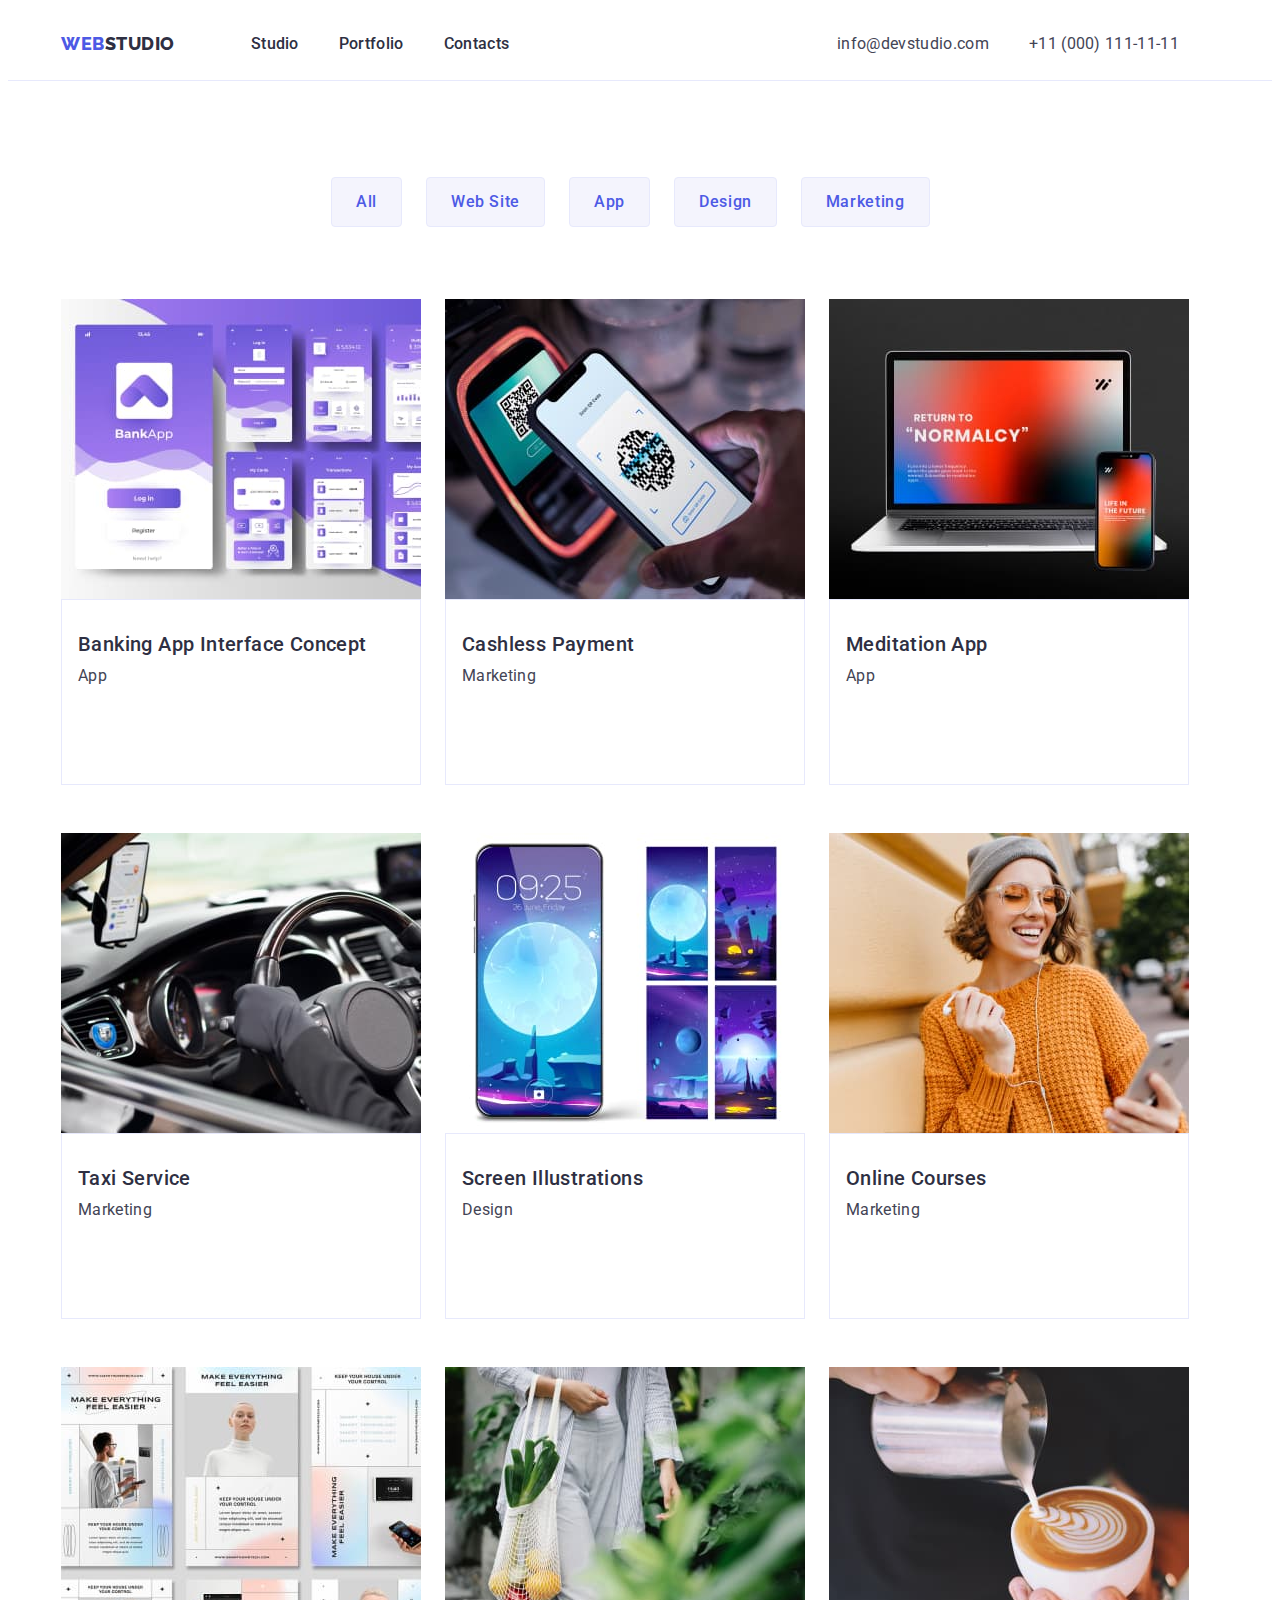
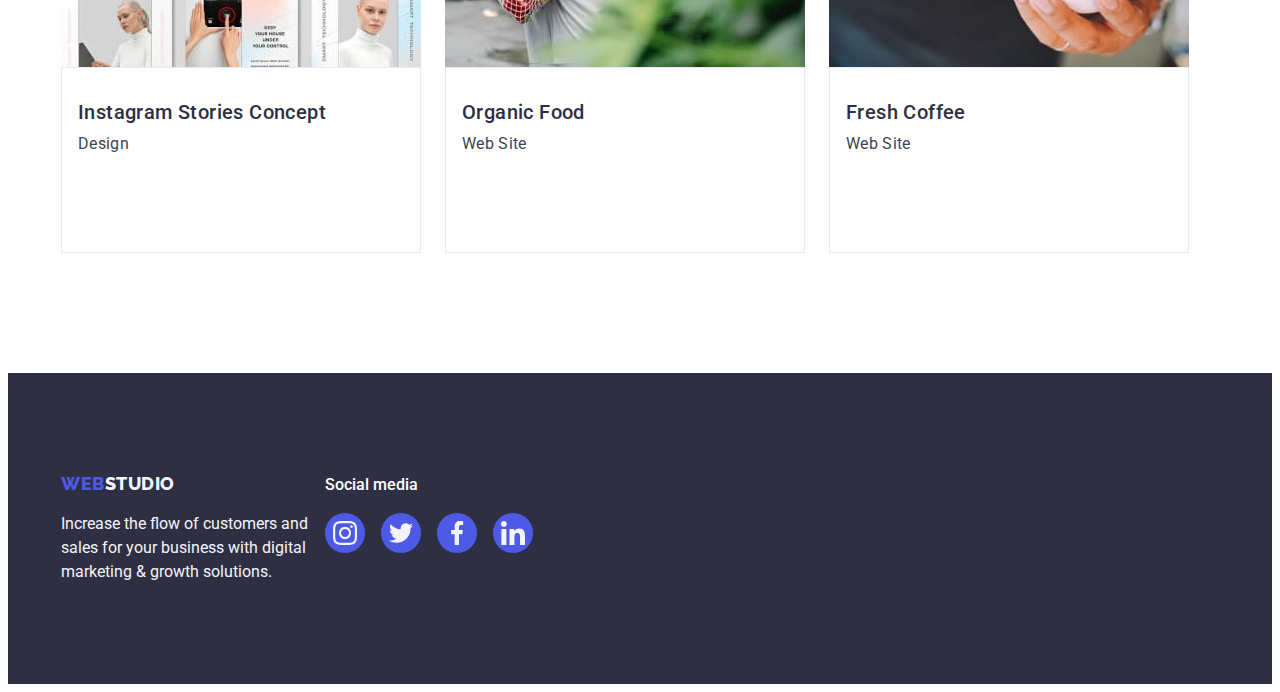
==== portfolio.html @ 3d2a94ce "Initial commit" ====
<!DOCTYPE html>
<html lang="en">
<head>
    <meta charset="UTF-8">
    <meta http-equiv="X-UA-Compatible" content="IE=edge">
    <meta name="viewport" content="width=device-width, initial-scale=1.0">
    <title>Portfolio</title>
    <link rel="preconnect" href="https://fonts.googleapis.com">
    <link rel="preconnect" href="https://fonts.gstatic.com" crossorigin>
    <link href="https://fonts.googleapis.com/css2?family=Raleway:wght@800&family=Roboto:wght@400;500;700&display=swap" rel="stylesheet">
    <link rel="stylesheet" href="https://cdnjs.cloudflare.com/ajax/libs/modern-normalize/1.1.0/modern-normalize.min.css" integrity="sha512-wpPYUAdjBVSE4KJnH1VR1HeZfpl1ub8YT/NKx4PuQ5NmX2tKuGu6U/JRp5y+Y8XG2tV+wKQpNHVUX03MfMFn9Q==" crossorigin="anonymous" referrerpolicy="no-referrer" />
    <link rel="stylesheet" href="./css/styles.css">
</head>
<body>
    <header class="header">
        <div class="container header-container">
            <nav class="navigation">
                <a href="./index.html" class="logo link">Web<span class="transform">Studio</span></a>
                <ul class="list">
                    <li><a href="./index.html" class="header-link link">Studio</a></li>
                    <li><a href="./portfolio.html" class="header-link link">Portfolio</a></li>
                    <li><a href="" class="header-link link">Contacts</a></li>
                </ul>
            </nav>
            <address class="address">
                <ul class="list">
                    <li><a href="mailto:info@devstudio.com" class="link address-link">info@devstudio.com</a></li>
                    <li><a href="tel:+110001111111" class="link address-link">+11 (000) 111-11-11</a></li>
                </ul>
            </address>
        </div>
    </header>
    <main>
        <section class="portfolio">
            <div class="container">
            <h1 hidden>cocojambo</h1>
            <ul class="list portfolio-choose">
                <li class="margin"><button type="button" class="button">All</button></li>
                <li class="margin"><button type="button" class="button">Web Site</button></li>
                <li class="margin"><button type="button" class="button">App</button></li>
                <li class="margin"><button type="button" class="button">Design</button></li>
                <li class="margin"><button type="button" class="button">Marketing</button></li>
            </ul>
            <ul class="list portfolio-list">
                <li>
                    <a href="" class="link">
                        <div class="shadow">
                        <img src="./images/img-8.jpg" alt="Banking App Interface Concept" class="portfolio-img">
                        <div class="border">
                        <h2 class="zagolovok">Banking App Interface Concept</h2>
                        <p class="p-img">App</p>
                        </div>
                        </div>
                    </a>
                </li>
                <li>
                    <a href="" class="link">
                        <div class="shadow">
                        <img src="./images/img-7.jpg" alt="Cashless Payment" class="portfolio-img">
                        <div class="border">
                        <h2 class="zagolovok">Cashless Payment</h2>
                        <p class="p-img">Marketing</p>
                        </div>
                        </div>
                    </a>
                </li>
                <li>
                    <a href="" class="link">
                        <div class="shadow">
                        <img src="./images/img-6.jpg" alt="Meditation App" class="portfolio-img">
                        <div class="border">
                        <h2 class="zagolovok">Meditation App</h2>
                        <p class="p-img">App</p>
                        </div>
                        </div>
                    </a>
                </li>
                <li>
                    <a href="" class="link">
                        <div class="shadow">
                        <img src="./images/img-5.jpg" alt="Taxi Service" class="portfolio-img">
                        <div class="border">
                        <h2 class="zagolovok">Taxi Service</h2>
                        <p class="p-img">Marketing</p>
                        </div>
                        </div>
                    </a>
                </li>
                <li>
                    <a href="" class="link">
                        <div class="shadow">
                        <img src="./images/img-4.jpg" alt="Screen Illustrations" class="portfolio-img">
                        <div class="border">
                        <h2 class="zagolovok">Screen Illustrations</h2>
                        <p class="p-img">Design</p>
                        </div>
                        </div>
                    </a>
                </li>
                <li>
                    <a href="" class="link">
                        <div class="shadow">
                        <img src="./images/img-3.jpg" alt="Online Courses" class="portfolio-img">
                        <div class="border">
                        <h2 class="zagolovok">Online Courses</h2>
                        <p class="p-img">Marketing</p>
                        </div>
                        </div>
                    </a>
                </li>
                <li>
                    <a href="" class="link">
                        <div class="shadow">
                        <img src="./images/img-2.jpg" alt="Instagram Stories Concept" class="portfolio-img">
                        <div class="border">
                        <h2 class="zagolovok">Instagram Stories Concept</h2>
                        <p class="p-img">Design</p>
                        </div>
                    </div>
                    </a>
                </li>
                <li>
                    <a href="" class="link">
                        <div class="shadow">
                        <img src="./images/img-1.jpg" alt="Organic Food" class="portfolio-img">
                        <div class="border">
                        <h2 class="zagolovok">Organic Food</h2>
                        <p class="p-img">Web Site</p>
                        </div>
                    </div>
                    </a>
                </li>
                <li>
                    <a href="" class="link">
                        <div class="shadow">
                        <img src="./images/img.jpg" alt="Fresh Coffee" class="portfolio-img">
                        <div class="border">
                        <h2 class="zagolovok">Fresh Coffee</h2>
                        <p class="p-img">Web Site</p>
                        </div>
                    </div>
                    </a>
                </li>
            </ul>
        </div>
        </section>
    </main>
    <footer class="footer">
        <div class="container footer-container">
        <div class="footer-first-div">
        <a href="./index.html" class="logo link footer-link">Web<span class="footer-logo">Studio</span></a>
        <p class="footer-p">Increase the flow of customers and sales for your business with digital marketing & growth solutions.</p>
        </div>
        <div class="footer-first-div">
            <p class="footer-h2">Social media</p>    
             <ul class="footer-list list">
                <li class="hackers-soc-item"><a href="" class="hackers-soc-link link"><svg class="hackers-soc-icon" width="24" height="24">
                    <use href="./images/icons.svg#icon-instagram-2"></use>
                </svg></a></li>
                <li class="hackers-soc-item"><a href="" class="hackers-soc-link link"><svg class="hackers-soc-icon" width="24" height="24">
                    <use href="./images/icons.svg#icon-twitter-1"></use>
                </svg></a></li>
                <li class="hackers-soc-item"><a href="" class="hackers-soc-link link"><svg class="hackers-soc-icon" width="24" height="24">
                    <use href="./images/icons.svg#icon-facebook-1"></use>
                </svg></a></li>
                <li class="hackers-soc-item"><a href="" class="hackers-soc-link link"><svg class="hackers-soc-icon" width="24" height="24">
                    <use href="./images/icons.svg#icon-linkedin-1"></use>
                </svg></a></li>
            </ul></div>
        </div>
    </footer>
</body>
</html>
---- css/styles.css ----
:root {
    --web-transform: #4d5ae5;
    --studio-transform: #2e2f42;
    --address-transform: #434455;
    --background-button: #F4F4FD;
}
p,h1,h2,h3,h4,h5,h6 {
    margin: 0;
}
ul {
    margin: 0;
    padding-left: 0;
}
.logo {
    font-family: "Raleway", sans-serif;
    font-style: normal;
    font-weight: 800;
    font-size: 18px;
    line-height: 1.17;
    display: flex;
    align-items: center;
    letter-spacing: 0.03em;
    text-transform: uppercase;
    color: var(--web-transform);
    margin-right: 76px;
}
.header-container {
    display: flex;
}
.link {
    text-decoration: none;
}
body {
    font-family: "Roboto", sans-serif;
    color: #434455;
    background-color: #FFFFFF;
}
.list {
    color: var(--seeing);
    color: var(--mocno2);
    list-style-type: none;
    display: flex;
}
.background {
    background: #2E2F42;
    padding-top: 188px;
    padding-bottom: 188px;
    background-image: linear-gradient(rgba(46, 47, 66, 0.7),rgba(46, 47, 66, 0.7)), url(../images/people-office.jpg);
    background-repeat: no-repeat;
    background-size: 1440px 600px;
    background-position: center;
}
.bomba {
    font-weight: 700;
    font-size: 56px;
    line-height: 60px;
    text-align: center;
    letter-spacing: 0.02em;
    color: #FFFFFF;
    width: 496px;
    margin: 0 auto;
}
.header {
    padding-top: 24px;
    padding-bottom: 24px;
    border-bottom: 1px solid #E7E9FC;
}
.info {
    padding-bottom: 120px;
}
.navigation {
    display: flex;
    margin-right: auto;
}
.btn {
    box-shadow: 0px 4px 4px rgba(0, 0, 0, 0.15);
    border-radius: 4px;
    color: #FFFFFF;
    font-weight: 500;
    font-size: 16px;
    line-height: 24px;
    align-items: center;
    border: none;
    display: flex;
    font-family: "Roboto", sans-serif;
    letter-spacing: 0.04em;
    cursor: pointer;
    background-color: #4D5AE5;
    margin: 0 auto;
    padding: 16px 32px;
    margin-top: 48px;
}
.transform {
    color: var(--studio-transform);
}
.address {
    font-style: normal;
}
.header-link {
    font-weight: 500;
    font-size: 16px;
    line-height: 1.5;
    letter-spacing: 0.02em;
    color: var(--studio-transform);
    margin-right: 40px;
}
.address-link {
    font-size: 16px;
    line-height: 1.5;
    letter-spacing: 0.02em;
    color: var(--address-transform);
    margin-right: 40px;
}
.header-link:hover {
    color: #404bbf;
}
.header-link:focus {
    color: #404bbf;
}
.address-link:hover {
    color: #404bbf;
}
.address-link:focus {
    color: #404bbf;
}
.btn:hover {
    background-color: #404BBF;
}
.btn:focus {
    background-color: #404BBF;
}
.strategy {
    font-weight: 500;
    font-size: 20px;
    line-height: 1.2;
    letter-spacing: 0.02em;
    color: var(--studio-transform);
    text-align: left;
    
}
.in-strategy {
    font-size: 16px;
    line-height: 1.5;
    letter-spacing: 0.02em;
    color: var(--address-transform);
    margin-top: 8px;
    text-align: left;
}
.cocojambo {
    font-size: 36px;
    line-height: 1.11;
    text-align: center;
    letter-spacing: 0.02em;
    text-transform: capitalize;
    color: var(--studio-transform);
    margin-bottom: 72px;
}
.hackers {
    background-color: #F4F4FD;
    padding-bottom: 120px;
    padding-top: 120px;
}
.hacker {
    background-color: #FFFFFF;
    margin-right: 24px;
    display: block;
    box-shadow: 0px 1px 6px rgba(46, 47, 66, 0.08), 0px 1px 1px rgba(46, 47, 66, 0.16), 0px 2px 1px rgba(46, 47, 66, 0.08);
    border-radius: 0px 0px 4px 4px;
}
.footer {
    background-color: var(--studio-transform);
    padding-top: 100px;
    padding-bottom: 100px;
}
.footer-logo {
    color: #f4f4fd;
    
}
.button {
    font-family: "Roboto", sans-serif;
    font-weight: 500;
    font-size: 16px;
    line-height: 1.5;
    letter-spacing: 0.04em;
    color: var(--web-transform);
    background-color: var(--background-button);
    flex-direction: row;
    justify-content: center;
    align-items: center;
    padding: 12px 24px;
    border: 1px solid #E7E9FC;
    border-radius: 4px;
}
.button:hover {
    color: #FFFFFF;
    background-color: #404BBF;
}
.button:focus {
    color: #FFFFFF;
    background-color: #404BBF;
    cursor: pointer;
}
.zagolovok {
    font-weight: 500;
    font-size: 20px;
    line-height: 1.2;
    letter-spacing: 0.02em;
    color: var(--studio-transform);
}
.p-img {
    font-size: 16px;
    line-height: 1.5;
    letter-spacing: 0.02em;
    color: var(--address-transform);
    padding-top: 8px;
}
.footer-p {
    font-family: 'Roboto';
    font-style: normal;
    font-weight: 400;
    font-size: 16px;
    line-height: 24px;
    color: #F4F4FD;
    width: 264px;
}
.container {
    width: 1158px;
    margin: 0 auto;
    padding-right: 15px;
    padding-left: 15px;
}
.about {
    padding-top: 120px;
    padding-bottom: 120px;
}
.thelastofus {
    margin-right: 24px;
}
.resident {
    margin-right: 24px;
    width: 264px;
}
.tilted {
    padding-top: 32px;
    padding-bottom: 32px;
}
.portfolio-list {
    display: flex;
    flex-wrap: wrap;
    gap: 48px 24px;
}
.portfolio-choose {
    padding-bottom: 72px;
    margin-left: 270px;
}
.border {
    border: 1px solid #E7E9FC;
    height: 120px;
    padding-left: 16px;
    padding-top: 32px;
    padding-bottom: 32px;
    padding-right: 0;
}
.portfolio {
    padding-bottom: 120px;
    padding-top: 96px;
}
.portfolio-img {
    display: block;
}
.margin {
    margin-right: 24px;
}
.footer-link {
    margin-bottom: 18px;
}
.hackery {
    text-align: center;
    margin-bottom: 8px;
}
.hackers-soc-list {
    display: flex;
    justify-content: center;
    gap: 24px;
}
.hackers-soc-item {
    width: 40px;
    height: 40px;
}
.hackers-soc-link {
    width: 100%;
    height: 100%;
    border-radius: 50%;
    background-color: #4D5AE5;
    display: flex;
    align-items: center;
    justify-content: center;
}
.strategy-up {
    width: 264px;
    height: 112px;
    background: #F4F4FD;
    border-radius: 4px;
    margin-bottom: 8px;
    display: flex;
    align-items: center;
    justify-content: center;
}
.last-h1 {
    font-weight: 700;
    font-size: 36px;
    line-height: 40px;
    text-align: center;
    color: #2E2F42;
    margin-bottom: 72px;
}
.last-section {
    padding-top: 120px;
    padding-bottom: 120px;
}
.last-li {
    border: 1px solid #8E8F99;
    border-radius: 4px;
    width: 168px;
    height: 88px;
    margin: 0 auto;
    display: flex;
    align-items: center;
    justify-content: center;
}
.footer-h2 {
    font-weight: 500;
    font-size: 16px;
    line-height: 24px;
    color: #FFFFFF;
}
.last-div {
    display: flex;
}
.last-ul {
    margin-left: 24px;
    margin: 0 auto;
}
.footer-svg {
    margin: 0 auto;
}
.footer-list {
    display: flex;
    justify-content: center;
    gap: 16px;
    margin-top: 16px;
}
.last-footer-div {
    margin-right: 135px;
}
.button:hover {
    box-shadow: 0px 3px 1px rgba(0, 0, 0, 0.1), 0px 2px 1px rgba(0, 0, 0, 0.08), 0px 2px 2px rgba(0, 0, 0, 0.12);
}
.border:hover {
    box-shadow: 0px 1px 6px rgba(46, 47, 66, 0.08), 0px 1px 1px rgba(46, 47, 66, 0.16), 0px 2px 1px rgba(46, 47, 66, 0.08);
}
.footer-first-div {
}
.hackers-soc-link:hover {
    background: blue;
}
.last-li:hover {
    background: lightgrey;
}
.shadow:hover {
    box-shadow: 0px 1px 6px rgba(46, 47, 66, 0.08), 0px 1px 1px rgba(46, 47, 66, 0.16), 0px 2px 1px rgba(46, 47, 66, 0.08);
}
.footer-container {
    display: flex;
}
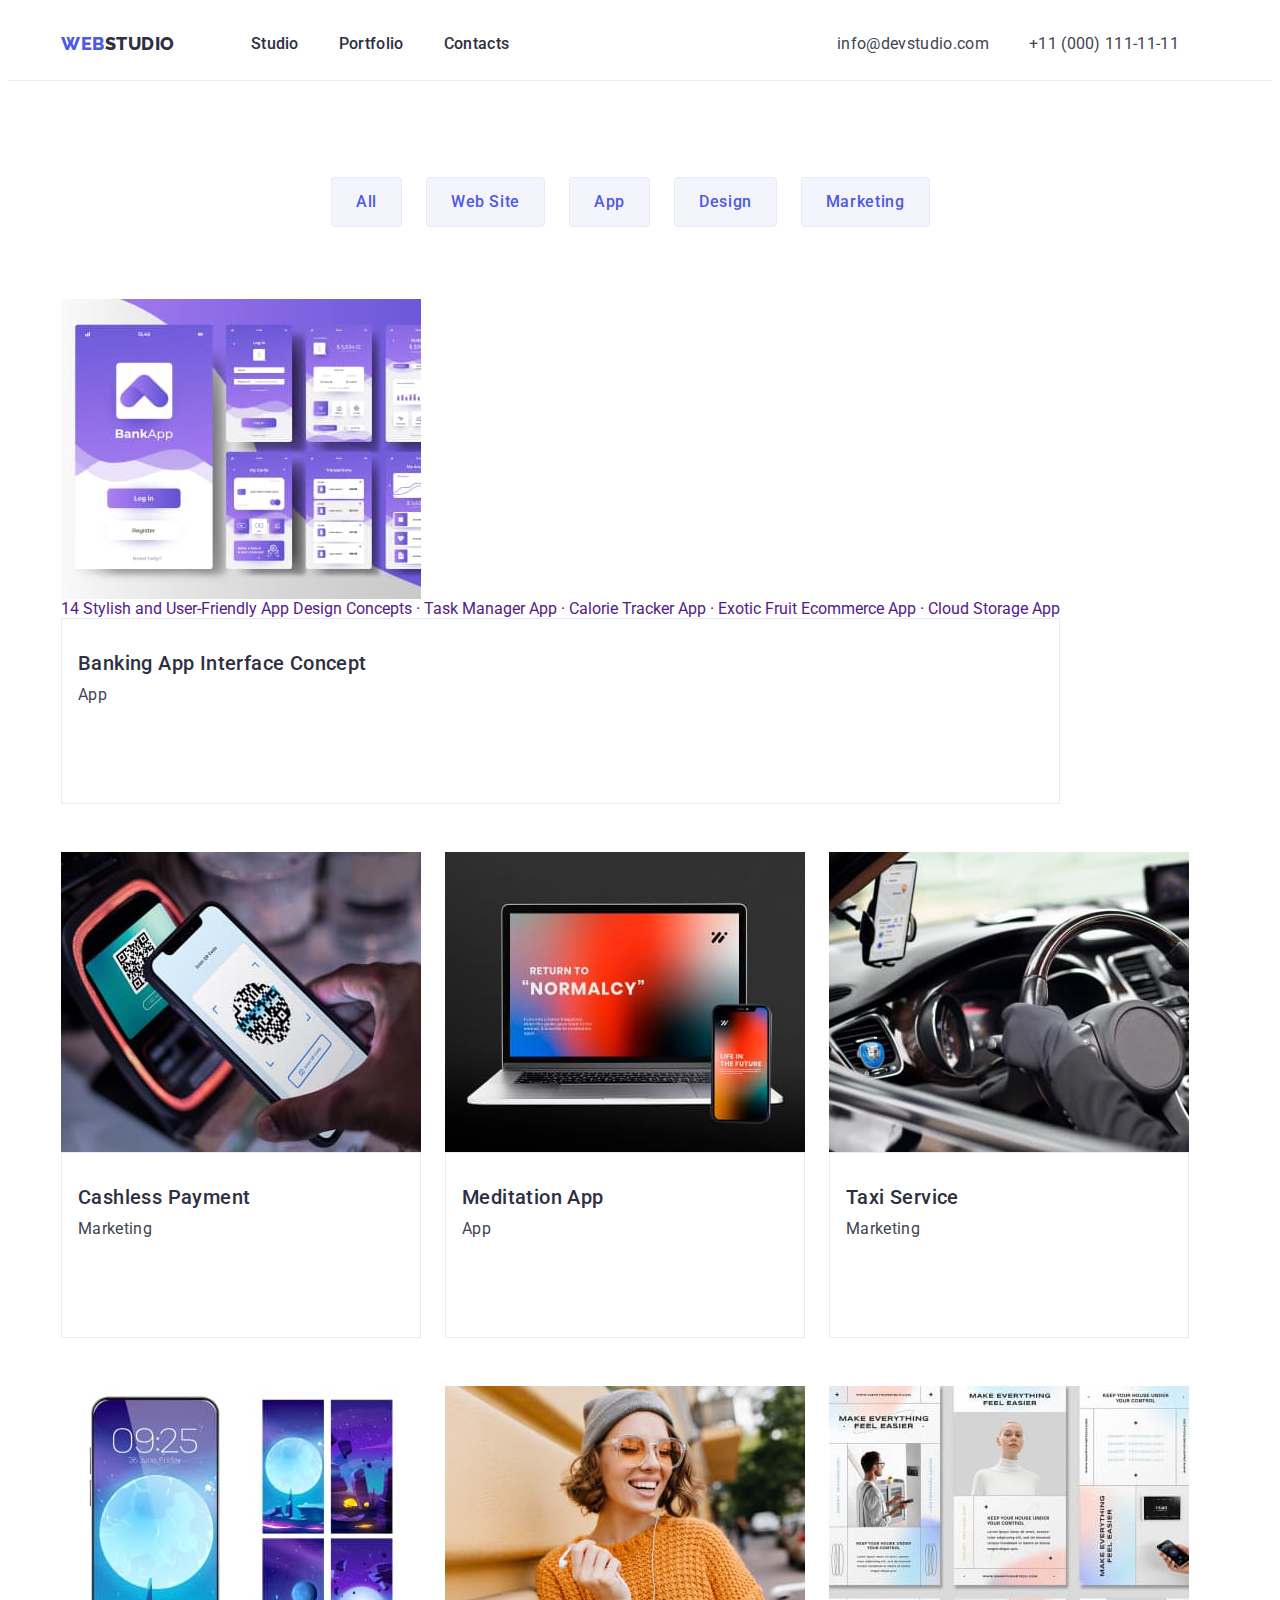
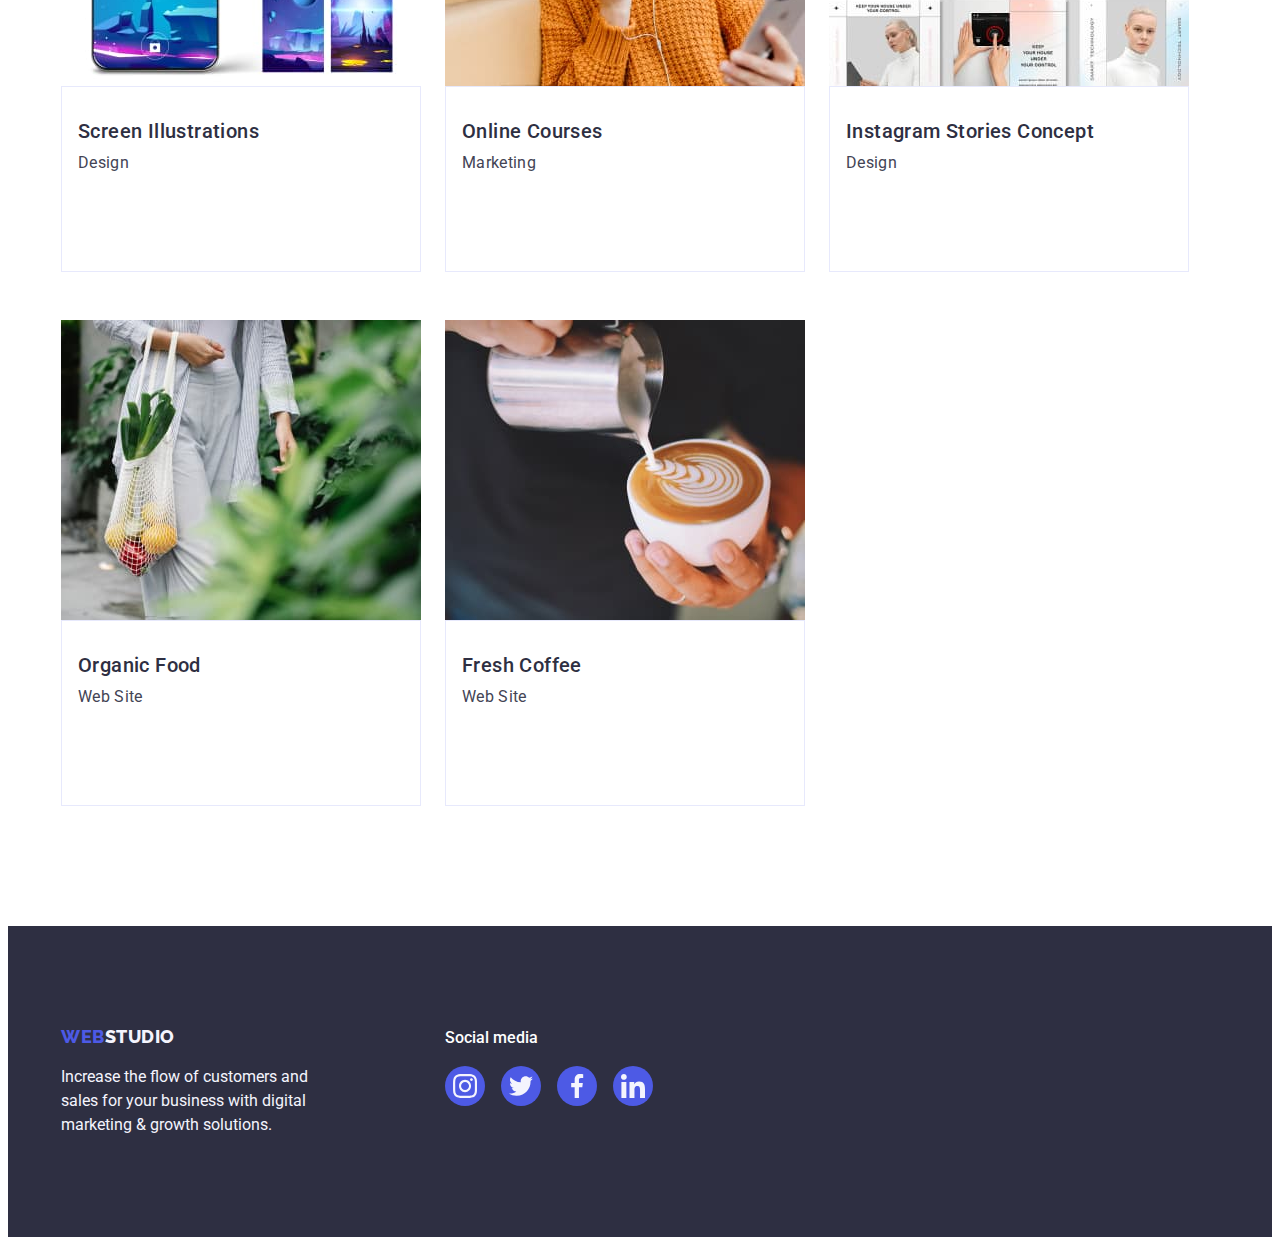
==== commit fe6b63dd: "щл" ====
--- a/portfolio.html
+++ b/portfolio.html
@@ -45,7 +45,10 @@
                 <li>
                     <a href="" class="link">
                         <div class="shadow">
+                        <div class="hackers-cover-wrap">
                         <img src="./images/img-8.jpg" alt="Banking App Interface Concept" class="portfolio-img">
+                        <p class="hackers-cover-text">14 Stylish and User-Friendly App Design Concepts · Task Manager App · Calorie Tracker App · Exotic Fruit Ecommerce App · Cloud Storage App</p>
+                        </div>
                         <div class="border">
                         <h2 class="zagolovok">Banking App Interface Concept</h2>
                         <p class="p-img">App</p>
--- a/css/styles.css
+++ b/css/styles.css
@@ -190,6 +190,7 @@
     padding: 12px 24px;
     border: 1px solid #E7E9FC;
     border-radius: 4px;
+    cursor: pointer;
 }
 .button:hover {
     color: #FFFFFF;
@@ -206,6 +207,7 @@
     line-height: 1.2;
     letter-spacing: 0.02em;
     color: var(--studio-transform);
+    position: relative;
 }
 .p-img {
     font-size: 16px;
@@ -260,6 +262,7 @@
     padding-top: 32px;
     padding-bottom: 32px;
     padding-right: 0;
+    position: relative;
 }
 .portfolio {
     padding-bottom: 120px;
@@ -359,17 +362,28 @@
 .border:hover {
     box-shadow: 0px 1px 6px rgba(46, 47, 66, 0.08), 0px 1px 1px rgba(46, 47, 66, 0.16), 0px 2px 1px rgba(46, 47, 66, 0.08);
 }
-.footer-first-div {
-}
 .hackers-soc-link:hover {
-    background: blue;
-}
-.last-li:hover {
-    background: lightgrey;
+    background: hsl(165, 77%, 47%);
 }
 .shadow:hover {
     box-shadow: 0px 1px 6px rgba(46, 47, 66, 0.08), 0px 1px 1px rgba(46, 47, 66, 0.16), 0px 2px 1px rgba(46, 47, 66, 0.08);
 }
 .footer-container {
     display: flex;
-}+}
+.footer-first-div {
+    padding-right: 120px;
+}
+.barbers-cover-text {
+    position: absolute;
+    width: 360px;
+    font-size: 16px;
+    font-weight: 400;
+    color: #F4F4FD;
+    background-color: #4D5AE5;
+    padding: 40px;
+    top: 291px;
+}
+.hackers-cover-wrap {
+    position: relative;
+}
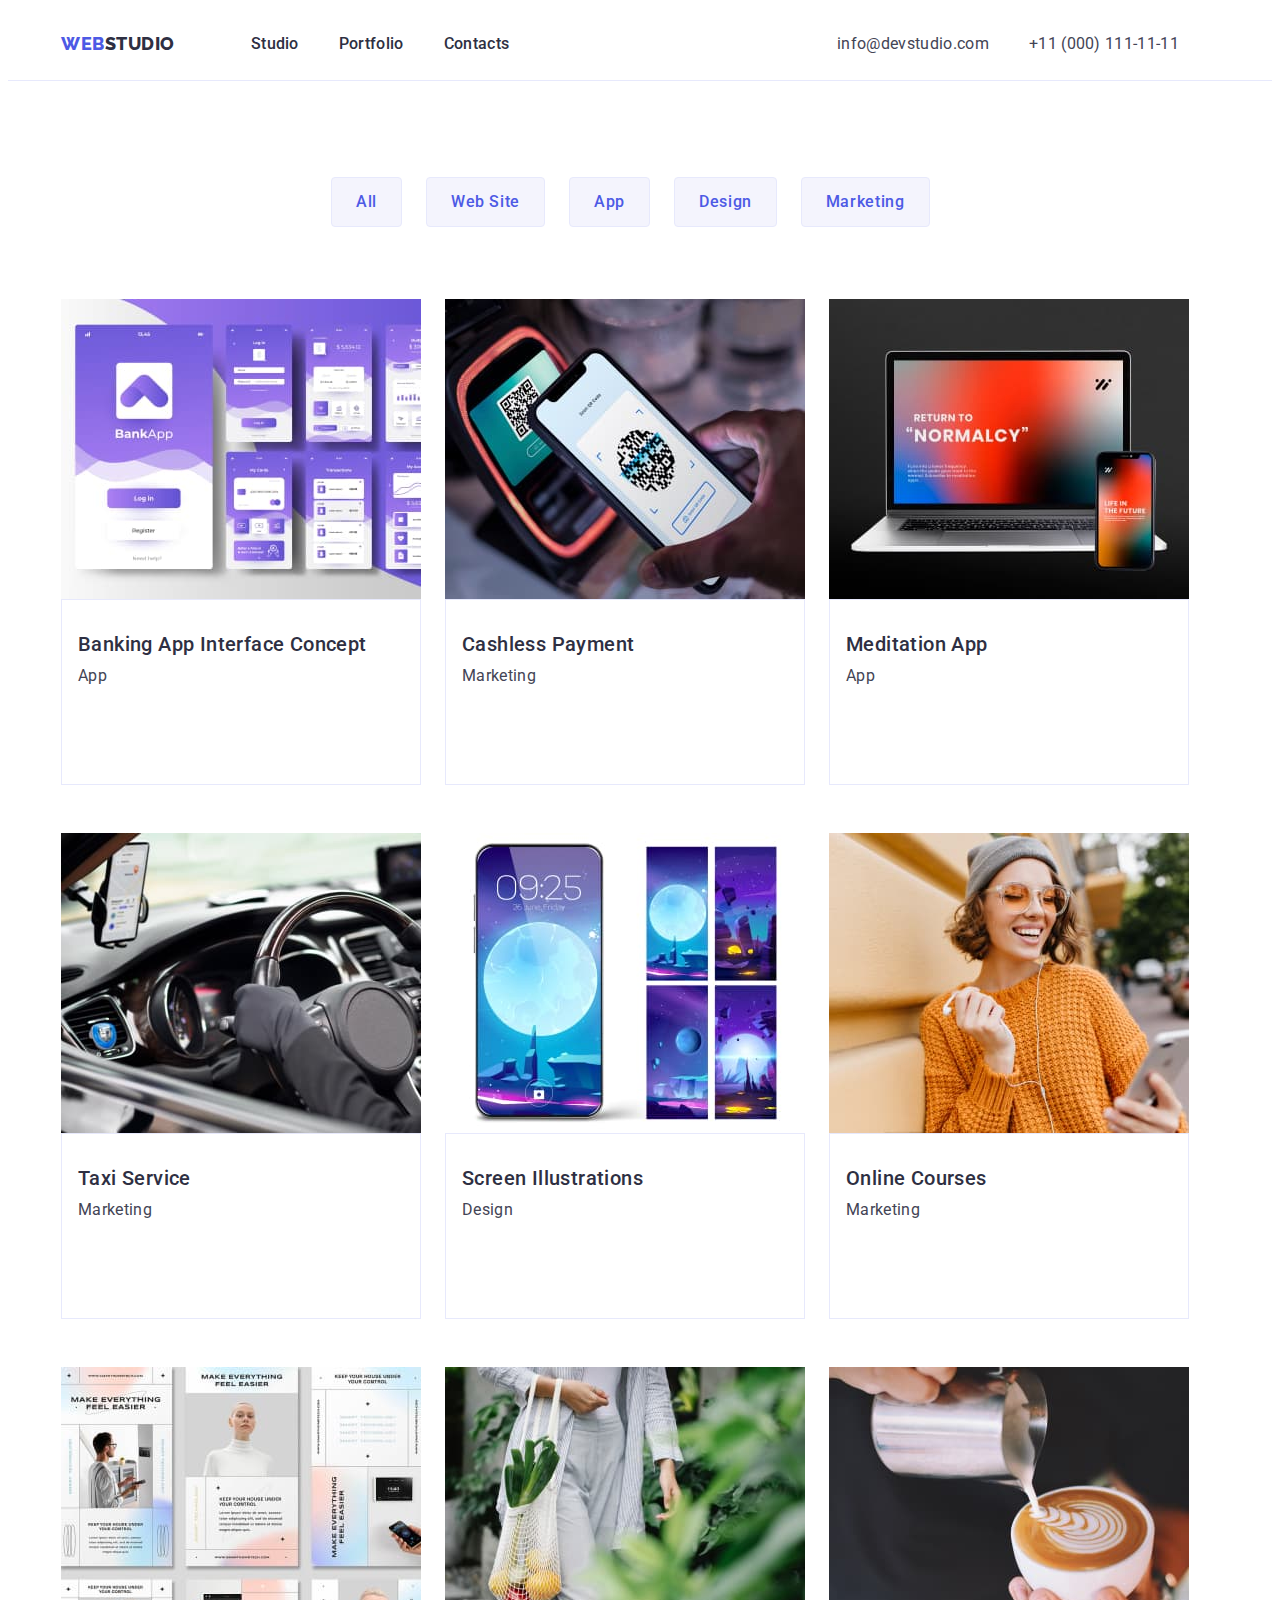
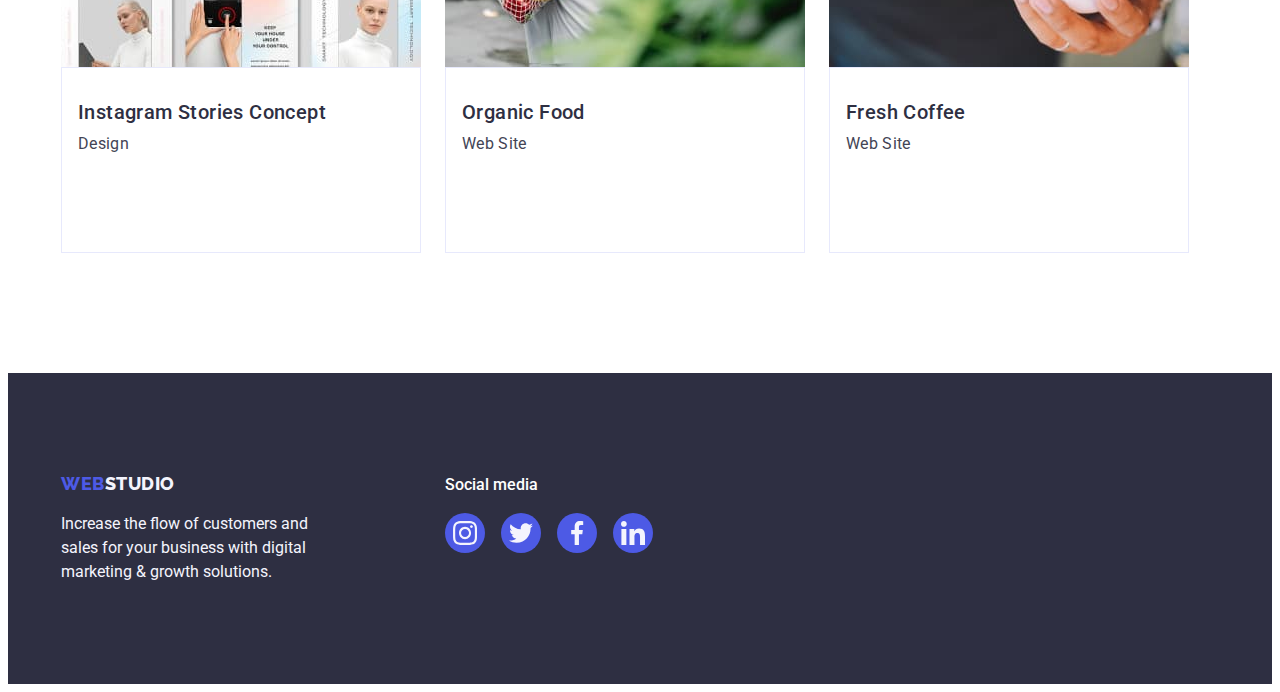
==== commit f2d29264: "ok" ====
--- a/portfolio.html
+++ b/portfolio.html
@@ -42,8 +42,8 @@
                 <li class="margin"><button type="button" class="button">Marketing</button></li>
             </ul>
             <ul class="list portfolio-list">
-                <li>
-                    <a href="" class="link">
+                <li class="hackers-cover-li">
+                    <a href="" class="link team-list-link">
                         <div class="shadow">
                         <div class="hackers-cover-wrap">
                         <img src="./images/img-8.jpg" alt="Banking App Interface Concept" class="portfolio-img">
@@ -56,10 +56,13 @@
                         </div>
                     </a>
                 </li>
-                <li>
-                    <a href="" class="link">
-                        <div class="shadow">
+                <li class="hackers-cover-li">
+                    <a href="" class="link team-list-link">
+                        <div class="shadow">
+                        <div class="hackers-cover-wrap">
                         <img src="./images/img-7.jpg" alt="Cashless Payment" class="portfolio-img">
+                        <p class="hackers-cover-text">14 Stylish and User-Friendly App Design Concepts · Task Manager App · Calorie Tracker App · Exotic Fruit Ecommerce App · Cloud Storage App</p>
+                        </div>
                         <div class="border">
                         <h2 class="zagolovok">Cashless Payment</h2>
                         <p class="p-img">Marketing</p>
@@ -67,10 +70,13 @@
                         </div>
                     </a>
                 </li>
-                <li>
-                    <a href="" class="link">
-                        <div class="shadow">
+                <li class="hackers-cover-li">
+                    <a href="" class="link team-list-link">
+                        <div class="shadow">
+                        <div class="hackers-cover-wrap">
                         <img src="./images/img-6.jpg" alt="Meditation App" class="portfolio-img">
+                        <p class="hackers-cover-text">14 Stylish and User-Friendly App Design Concepts · Task Manager App · Calorie Tracker App · Exotic Fruit Ecommerce App · Cloud Storage App</p>
+                        </div>
                         <div class="border">
                         <h2 class="zagolovok">Meditation App</h2>
                         <p class="p-img">App</p>
@@ -78,10 +84,13 @@
                         </div>
                     </a>
                 </li>
-                <li>
-                    <a href="" class="link">
-                        <div class="shadow">
+                <li class="hackers-cover-li">
+                    <a href="" class="link team-list-link">
+                        <div class="shadow">
+                            <div class="hackers-cover-wrap">
                         <img src="./images/img-5.jpg" alt="Taxi Service" class="portfolio-img">
+                        <p class="hackers-cover-text">14 Stylish and User-Friendly App Design Concepts · Task Manager App · Calorie Tracker App · Exotic Fruit Ecommerce App · Cloud Storage App</p>
+                    </div>
                         <div class="border">
                         <h2 class="zagolovok">Taxi Service</h2>
                         <p class="p-img">Marketing</p>
@@ -89,10 +98,13 @@
                         </div>
                     </a>
                 </li>
-                <li>
-                    <a href="" class="link">
-                        <div class="shadow">
+                <li class="hackers-cover-li">
+                    <a href="" class="link team-list-link">
+                        <div class="shadow">
+                            <div class="hackers-cover-wrap">
                         <img src="./images/img-4.jpg" alt="Screen Illustrations" class="portfolio-img">
+                        <p class="hackers-cover-text">14 Stylish and User-Friendly App Design Concepts · Task Manager App · Calorie Tracker App · Exotic Fruit Ecommerce App · Cloud Storage App</p>
+                    </div>
                         <div class="border">
                         <h2 class="zagolovok">Screen Illustrations</h2>
                         <p class="p-img">Design</p>
@@ -100,10 +112,13 @@
                         </div>
                     </a>
                 </li>
-                <li>
-                    <a href="" class="link">
-                        <div class="shadow">
+                <li class="hackers-cover-li">
+                    <a href="" class="link team-list-link">
+                        <div class="shadow">
+                            <div class="hackers-cover-wrap">
                         <img src="./images/img-3.jpg" alt="Online Courses" class="portfolio-img">
+                        <p class="hackers-cover-text">14 Stylish and User-Friendly App Design Concepts · Task Manager App · Calorie Tracker App · Exotic Fruit Ecommerce App · Cloud Storage App</p>
+                    </div>
                         <div class="border">
                         <h2 class="zagolovok">Online Courses</h2>
                         <p class="p-img">Marketing</p>
@@ -111,10 +126,13 @@
                         </div>
                     </a>
                 </li>
-                <li>
-                    <a href="" class="link">
-                        <div class="shadow">
+                <li class="hackers-cover-li">
+                    <a href="" class="link team-list-link">
+                        <div class="shadow">
+                            <div class="hackers-cover-wrap">
                         <img src="./images/img-2.jpg" alt="Instagram Stories Concept" class="portfolio-img">
+                        <p class="hackers-cover-text">14 Stylish and User-Friendly App Design Concepts · Task Manager App · Calorie Tracker App · Exotic Fruit Ecommerce App · Cloud Storage App</p>
+                    </div>
                         <div class="border">
                         <h2 class="zagolovok">Instagram Stories Concept</h2>
                         <p class="p-img">Design</p>
@@ -122,10 +140,13 @@
                     </div>
                     </a>
                 </li>
-                <li>
-                    <a href="" class="link">
-                        <div class="shadow">
+                <li class="hackers-cover-li">
+                    <a href="" class="link team-list-link">
+                        <div class="shadow">
+                            <div class="hackers-cover-wrap">
                         <img src="./images/img-1.jpg" alt="Organic Food" class="portfolio-img">
+                        <p class="hackers-cover-text">14 Stylish and User-Friendly App Design Concepts · Task Manager App · Calorie Tracker App · Exotic Fruit Ecommerce App · Cloud Storage App</p>
+                    </div>
                         <div class="border">
                         <h2 class="zagolovok">Organic Food</h2>
                         <p class="p-img">Web Site</p>
@@ -133,10 +154,13 @@
                     </div>
                     </a>
                 </li>
-                <li>
-                    <a href="" class="link">
-                        <div class="shadow">
+                <li class="hackers-cover-li">
+                    <a href="" class="link team-list-link">
+                        <div class="shadow">
+                            <div class="hackers-cover-wrap">
                         <img src="./images/img.jpg" alt="Fresh Coffee" class="portfolio-img">
+                        <p class="hackers-cover-text">14 Stylish and User-Friendly App Design Concepts · Task Manager App · Calorie Tracker App · Exotic Fruit Ecommerce App · Cloud Storage App</p>
+                    </div>
                         <div class="border">
                         <h2 class="zagolovok">Fresh Coffee</h2>
                         <p class="p-img">Web Site</p>
--- a/css/styles.css
+++ b/css/styles.css
@@ -103,6 +103,22 @@
     letter-spacing: 0.02em;
     color: var(--studio-transform);
     margin-right: 40px;
+    position: relative;
+}
+.menu-link::after {
+    content: '';
+    display: block;
+    width: 100%;
+    height: 5px;
+    background-color: #404BBF;
+    position: absolute;
+    border-radius: 2px;
+    margin-top: 20px;
+    transform: scaleX(0);
+    transition: transform 250ms cubic-bezier(0.4, 0, 0.2, 1);
+}
+.menu-link:hover::after {
+    transform: scaleX(1);
 }
 .address-link {
     font-size: 16px;
@@ -374,16 +390,60 @@
 .footer-first-div {
     padding-right: 120px;
 }
-.barbers-cover-text {
+.hackers-cover-li {
+    position: relative;
+}
+.hackers-cover-text {
     position: absolute;
-    width: 360px;
-    font-size: 16px;
-    font-weight: 400;
-    color: #F4F4FD;
+    top: 0;
+    font-size: 16px;
+    font-weight: 400px;
+    color: #f4f4fd;
     background-color: #4D5AE5;
     padding: 40px;
-    top: 291px;
+    height: 100%;
+    transform: translateY(100%);
+    transition: transform 300ms linear;
 }
 .hackers-cover-wrap {
     position: relative;
-}
+    overflow: hidden;
+}
+.team-list-link:hover .hackers-cover-text {
+transform: translate(0);
+}
+.backdrop {
+    width: 100%;
+    height: 100%;
+    position: fixed;
+    top: 0;
+    background-color: rgba(0, 0, 0, 0.452);
+    transition: opacity 300ms linear, visibility 300ms linear;
+}
+.modal {
+    width: 408px;
+    height: 576px;
+    background-color: #FFFFFF;
+    border-radius: 4px;
+    position: absolute;
+    top: 50%;
+    left: 50%;
+    transform: translate(-50%, -50%) scale(1) rotate(0);
+    transition: 300ms linear;
+}
+.backdrop.is-hidden .modal {
+    transform: translate(-50%, -50%) scale(0) rotate(-90deg);
+}
+.modal-button-close {
+    position: absolute;
+    top: 20px;
+    right: 20px;
+    border: none;
+    background-color: #FFFFFF;
+    cursor: pointer;
+}
+.is-hidden {
+    opacity: 0;
+    visibility: hidden;
+    pointer-events: none;
+}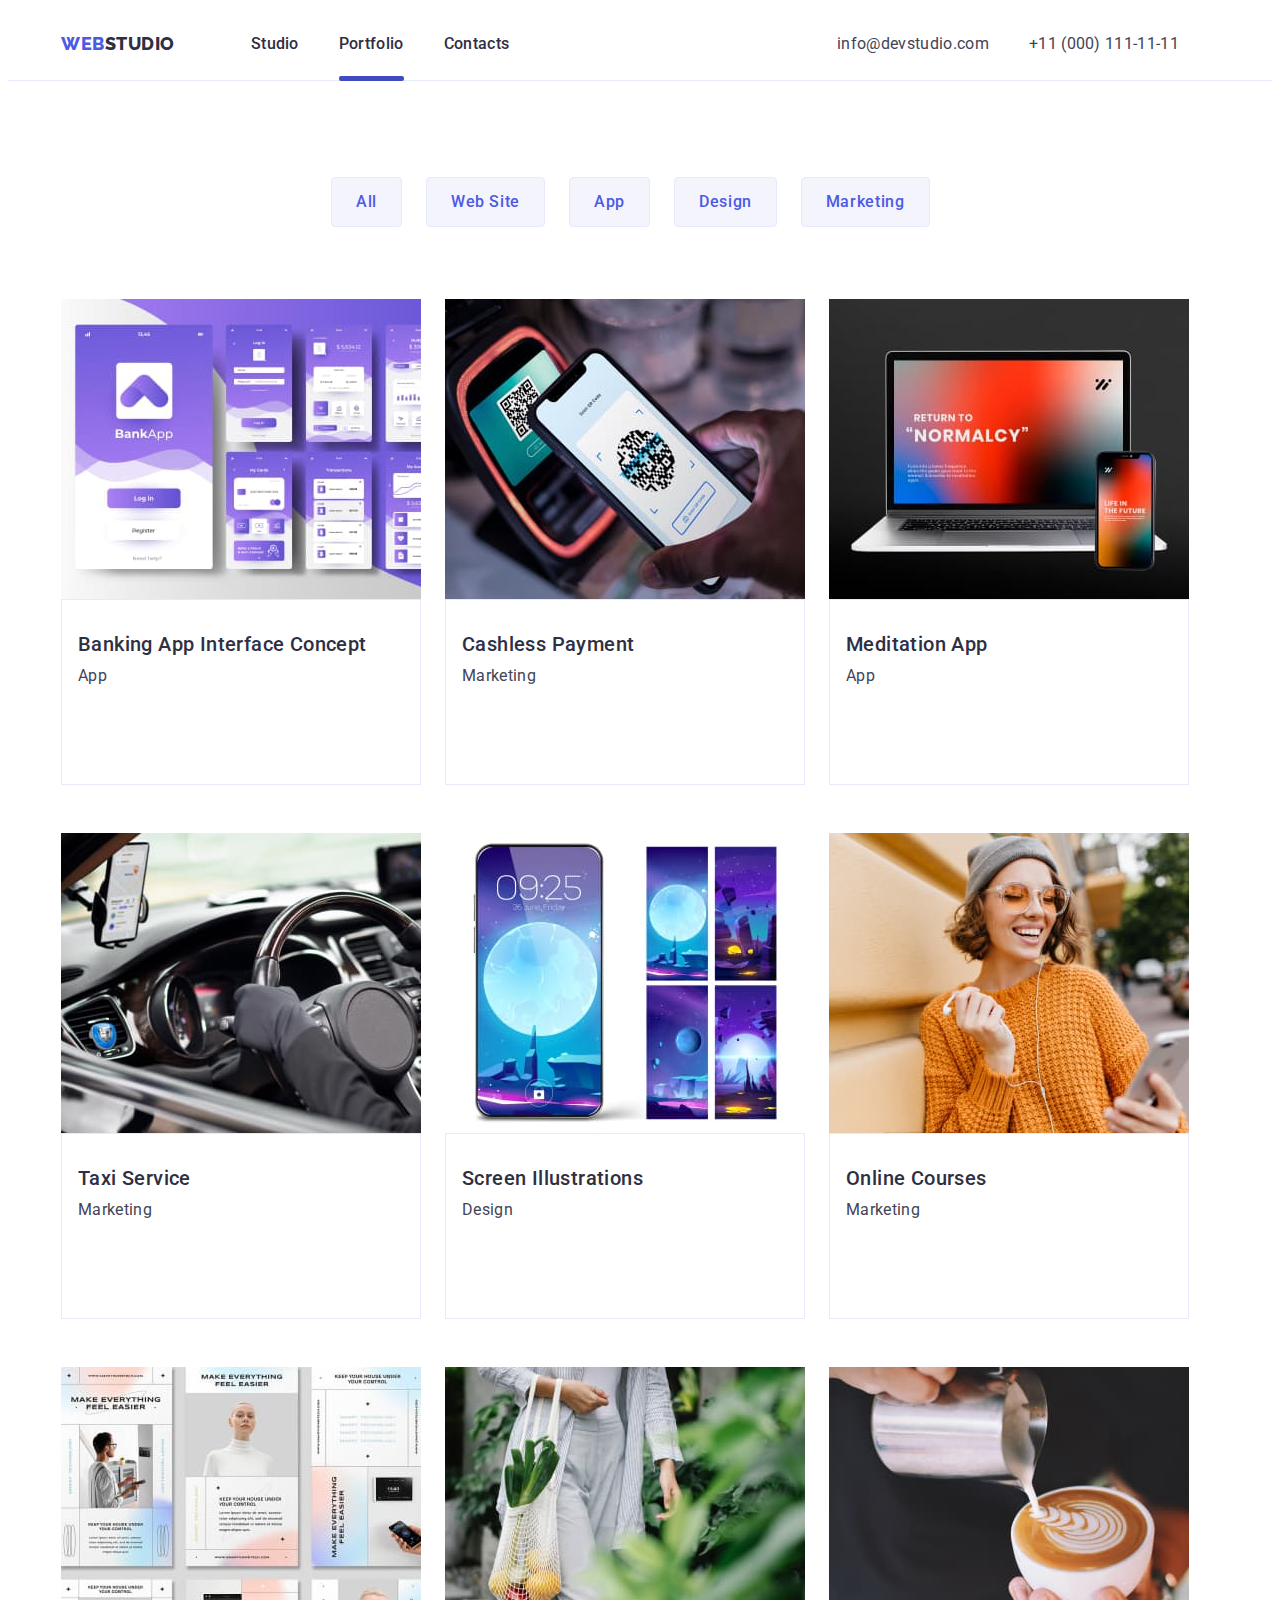
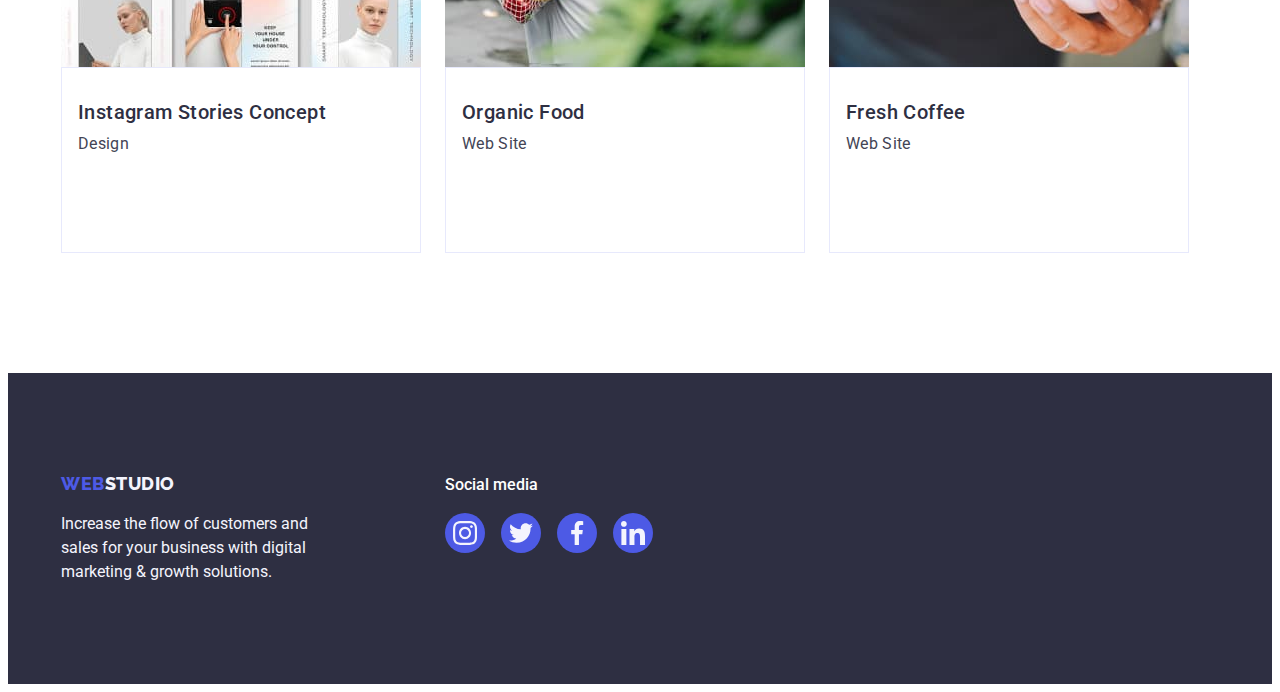
==== commit 753854e7: "щл" ====
--- a/portfolio.html
+++ b/portfolio.html
@@ -18,7 +18,7 @@
                 <a href="./index.html" class="logo link">Web<span class="transform">Studio</span></a>
                 <ul class="list">
                     <li><a href="./index.html" class="header-link link">Studio</a></li>
-                    <li><a href="./portfolio.html" class="header-link link">Portfolio</a></li>
+                    <li><a href="./portfolio.html" class="header-link link menu-link">Portfolio</a></li>
                     <li><a href="" class="header-link link">Contacts</a></li>
                 </ul>
             </nav>
--- a/css/styles.css
+++ b/css/styles.css
@@ -114,11 +114,6 @@
     position: absolute;
     border-radius: 2px;
     margin-top: 20px;
-    transform: scaleX(0);
-    transition: transform 250ms cubic-bezier(0.4, 0, 0.2, 1);
-}
-.menu-link:hover::after {
-    transform: scaleX(1);
 }
 .address-link {
     font-size: 16px;
@@ -446,4 +441,7 @@
     opacity: 0;
     visibility: hidden;
     pointer-events: none;
+}
+.hackers-soc-link {
+    transition: 0.7s;
 }